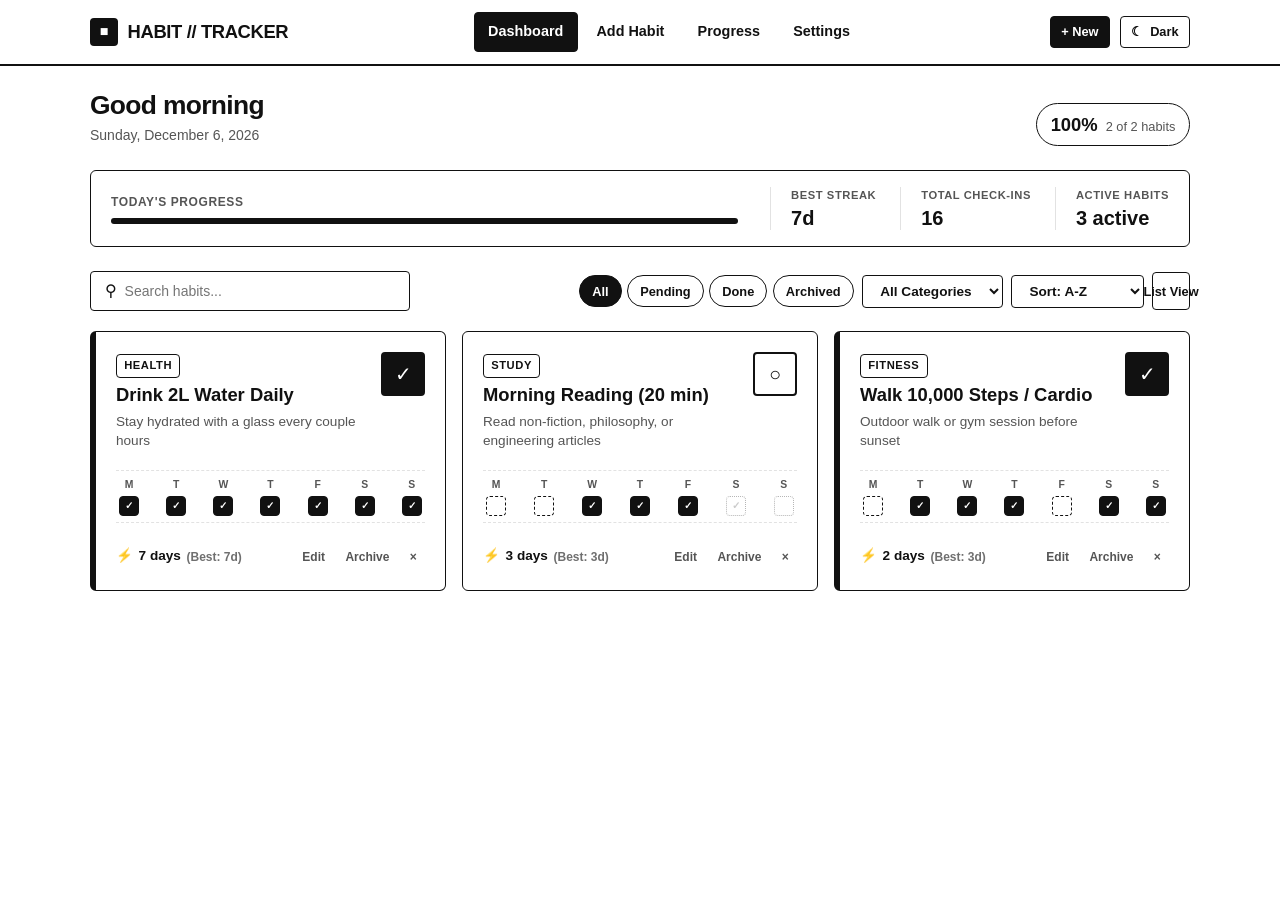
==== index.html @ c11ec5f9 "v2" ====
<!DOCTYPE html>
<html lang="en">
<head>
  <meta charset="UTF-8">
  <meta name="viewport" content="width=device-width, initial-scale=1.0">
  <meta name="description" content="Personal Habit Tracker - High contrast, distraction-free habit formation and streak tracking.">
  <title>Personal Habit Tracker - Dashboard</title>
  <link rel="icon" type="image/svg+xml" href="assets/icons/favicon.svg">
  <link rel="stylesheet" href="css/style.css">
  <link rel="stylesheet" href="css/responsive.css">
</head>
<body>

  <!-- Site Header & Global Nav (UI-01) -->
  <header class="site-header">
    <div class="container header-inner">
      <a href="index.html" class="brand" aria-label="Personal Habit Tracker Home">
        <span class="brand-badge">&#9632;</span>
        <span>HABIT // TRACKER</span>
      </a>

      <nav aria-label="Main Navigation">
        <ul class="nav-links">
          <li><a href="index.html" class="nav-link active"><span class="nav-text">Dashboard</span></a></li>
          <li><a href="add-habit.html" class="nav-link"><span class="nav-text">Add Habit</span></a></li>
          <li><a href="progress.html" class="nav-link"><span class="nav-text">Progress</span></a></li>
          <li><a href="settings.html" class="nav-link"><span class="nav-text">Settings</span></a></li>
        </ul>
      </nav>

      <div class="header-actions">
        <a href="add-habit.html" class="btn btn-primary btn-sm">+ New</a>
        <button id="theme-toggle-btn" class="btn btn-sm" aria-label="Toggle dark/light theme">
          <span aria-hidden="true">&#9790;</span> Dark
        </button>
      </div>
    </div>
  </header>

  <!-- Main Content Area -->
  <main class="main-content">
    <div class="container">
      
      <!-- Minimal Dashboard Header (FR-25) -->
      <div class="dash-header">
        <div>
          <h1 id="greeting-text" class="dash-title">Good day</h1>
          <div id="date-indicator" class="dash-subtitle">Loading date...</div>
        </div>
        <div class="dash-stat-pill">
          <span id="kpi-rate" class="dash-pill-num">0%</span>
          <span id="kpi-scheduled" class="dash-pill-desc">0 of 0 completed</span>
        </div>
      </div>

      <!-- Clean Summary Overview Strip (FR-16, FR-18) -->
      <section class="overview-strip" aria-label="Habit Performance Overview">
        <div class="overview-progress-col">
          <div class="overview-progress-top">
            <span class="overview-col-label">Today's Progress</span>
          </div>
          <div class="progress-rail">
            <div id="kpi-rate-fill" class="progress-fill"></div>
          </div>
        </div>
        <div class="overview-stats-col">
          <div class="overview-stat-unit">
            <span class="overview-stat-label">Best Streak</span>
            <span id="kpi-best-streak" class="overview-stat-val">0d</span>
            <span id="kpi-best-habit" style="display: none;"></span>
          </div>
          <div class="overview-stat-unit">
            <span class="overview-stat-label">Total Check-Ins</span>
            <span id="kpi-total-completions" class="overview-stat-val">0</span>
          </div>
          <div class="overview-stat-unit">
            <span class="overview-stat-label">Active Habits</span>
            <span id="kpi-active-habits" class="overview-stat-val">0</span>
          </div>
        </div>
      </section>

      <!-- Search, Filters, and Layout Controls (FR-21, FR-22, FR-23) -->
      <section class="controls-bar" aria-label="Habit Controls">
        <div class="search-box">
          <span aria-hidden="true">&#9906;</span>
          <input type="search" id="search-input" placeholder="Search habits..." aria-label="Search habits by name">
        </div>

        <div class="controls-right">
          <div class="filter-group" role="group" aria-label="Habit Status Filters">
            <button type="button" class="pill-filter active" data-filter="all">All</button>
            <button type="button" class="pill-filter" data-filter="pending">Pending</button>
            <button type="button" class="pill-filter" data-filter="completed">Done</button>
            <button type="button" class="pill-filter" data-filter="archived">Archived</button>
          </div>

          <select id="category-filter" class="select-custom" aria-label="Filter by Category">
            <option value="all">All</option>
          </select>

          <select id="sort-filter" class="select-custom" aria-label="Sort Habits">
            <option value="name">Sort: A-Z</option>
            <option value="streak">Sort: Streak</option>
            <option value="created">Sort: Newest</option>
          </select>

          <button id="view-toggle-btn" class="btn btn-sm btn-icon" title="Toggle view" aria-label="Switch between card and list layout">
            &#9776;
          </button>
        </div>
      </section>

      <!-- Habit Cards Container (FR-06) -->
      <section id="habits-list" class="habits-container view-cards" aria-label="Habits List">
        <!-- Rendered dynamically by app.js -->
      </section>

    </div>
  </main>

  <!-- Delete Confirmation Modal (FR-04) -->
  <div id="delete-modal" class="modal-backdrop" role="dialog" aria-modal="true" aria-labelledby="delete-modal-title" aria-hidden="true">
    <div class="modal-box">
      <div class="modal-header">
        <h3 id="delete-modal-title" style="font-size: 1.15rem; font-weight: 700;">Confirm Deletion</h3>
        <button type="button" class="btn btn-sm" onclick="UI.closeModal('delete-modal')" aria-label="Close dialog">&times;</button>
      </div>
      <p style="margin: 1rem 0; font-size: 0.95rem; line-height: 1.4;">
        Are you sure you want to delete <strong id="delete-habit-name">this habit</strong>? All completion logs and streak history for this habit will be permanently deleted.
      </p>
      <div class="modal-footer">
        <button id="cancel-delete-btn" type="button" class="btn">Cancel</button>
        <button id="confirm-delete-btn" type="button" class="btn btn-primary">Delete Permanently</button>
      </div>
    </div>
  </div>

  <!-- Keyboard Shortcuts Modal -->
  <div id="shortcuts-modal" class="modal-backdrop" role="dialog" aria-modal="true" aria-labelledby="shortcuts-modal-title" aria-hidden="true">
    <div class="modal-box">
      <div class="modal-header">
        <h3 id="shortcuts-modal-title" style="font-size: 1.15rem; font-weight: 700;">Keyboard Shortcuts</h3>
        <button type="button" class="btn btn-sm" onclick="UI.closeModal('shortcuts-modal')" aria-label="Close dialog">&times;</button>
      </div>
      <div style="display: grid; grid-template-columns: 80px 1fr; gap: 0.75rem; font-size: 0.9rem; margin-top: 1rem;">
        <kbd style="border: 1px solid var(--border-color); padding: 0.2rem 0.4rem; text-align: center; border-radius: 3px;">N</kbd>
        <span>Add a new habit</span>
        <kbd style="border: 1px solid var(--border-color); padding: 0.2rem 0.4rem; text-align: center; border-radius: 3px;">T</kbd>
        <span>Toggle light / dark mode</span>
        <kbd style="border: 1px solid var(--border-color); padding: 0.2rem 0.4rem; text-align: center; border-radius: 3px;">?</kbd>
        <span>Show this shortcuts modal</span>
        <kbd style="border: 1px solid var(--border-color); padding: 0.2rem 0.4rem; text-align: center; border-radius: 3px;">Esc</kbd>
        <span>Close open modal</span>
      </div>
      <div class="modal-footer">
        <button type="button" class="btn btn-primary" onclick="UI.closeModal('shortcuts-modal')">Close</button>
      </div>
    </div>
  </div>

  <!-- Global Toast Notification Container -->
  <div class="toast-container" aria-live="polite"></div>

  <!-- Application Scripts -->
  <script src="js/storage.js"></script>
  <script src="js/streaks.js"></script>
  <script src="js/habits.js"></script>
  <script src="js/stats.js"></script>
  <script src="js/app.js"></script>
</body>
</html>
---- css/style.css ----
/**
 * style.css - Personal Habit Tracker
 * Strictly Two-Color Palette Design System (Light & Dark)
 * No Glassmorphism. No Neomorphism. No Blue. No Purple.
 * Ultra-clean, High-contrast, Accessible (WCAG AAA), Responsive.
 */

:root {
  /* Default Monochromatic Two-Color Theme (Light Mode) */
  --bg-primary: #ffffff;
  --fg-primary: #111111;
  --bg-secondary: #f7f7f7;
  --fg-secondary: #555555;
  --border-color: #111111;
  --border-subtle: #e2e2e2;
  --surface: #ffffff;
  --surface-hover: #f0f0f0;
  --surface-active: #e5e5e5;
  --inverted-bg: #111111;
  --inverted-fg: #ffffff;
  --ring-color: #111111;
  
  /* Radii & Layout */
  --radius-sm: 4px;
  --radius-md: 6px;
  --radius-lg: 8px;
  --radius-full: 9999px;
  
  /* Typography */
  --font-sans: -apple-system, BlinkMacSystemFont, "Segoe UI", Roboto, "Helvetica Neue", Arial, sans-serif;
  --font-mono: ui-monospace, SFMono-Regular, Menlo, Monaco, Consolas, "Liberation Mono", "Courier New", monospace;
  
  /* Transitions (Strictly micro, no blurry lag) */
  --transition-fast: 120ms cubic-bezier(0.16, 1, 0.3, 1);
  --transition-normal: 200ms cubic-bezier(0.16, 1, 0.3, 1);
}

/* Dark Mode Tokens (Strictly the same 2 colors inverted) */
[data-theme="dark"] {
  --bg-primary: #111111;
  --fg-primary: #f5f5f5;
  --bg-secondary: #1a1a1a;
  --fg-secondary: #a3a3a3;
  --border-color: #f5f5f5;
  --border-subtle: #2d2d2d;
  --surface: #171717;
  --surface-hover: #222222;
  --surface-active: #2a2a2a;
  --inverted-bg: #f5f5f5;
  --inverted-fg: #111111;
  --ring-color: #f5f5f5;
}

/* Optional Alternate Two-Color Schemes (Zero Blue, Zero Purple) */
[data-scheme="emerald"][data-theme="light"] {
  --bg-primary: #fbfdfb;
  --fg-primary: #14381e;
  --bg-secondary: #edf5ee;
  --fg-secondary: #2d5a37;
  --border-color: #14381e;
  --border-subtle: #c8e0cc;
  --surface: #ffffff;
  --surface-hover: #e2f0e4;
  --surface-active: #cce4d0;
  --inverted-bg: #14381e;
  --inverted-fg: #fbfdfb;
  --ring-color: #14381e;
}
[data-scheme="emerald"][data-theme="dark"] {
  --bg-primary: #0a140d;
  --fg-primary: #a3e6b5;
  --bg-secondary: #122117;
  --fg-secondary: #68ab7a;
  --border-color: #a3e6b5;
  --border-subtle: #1e3d28;
  --surface: #101c13;
  --surface-hover: #16291b;
  --surface-active: #1d3624;
  --inverted-bg: #a3e6b5;
  --inverted-fg: #0a140d;
  --ring-color: #a3e6b5;
}

[data-scheme="ochre"][data-theme="light"] {
  --bg-primary: #fffdfa;
  --fg-primary: #452107;
  --bg-secondary: #fbf0e4;
  --fg-secondary: #78451f;
  --border-color: #452107;
  --border-subtle: #ecd4be;
  --surface: #ffffff;
  --surface-hover: #f7e6d5;
  --surface-active: #ecd2bb;
  --inverted-bg: #452107;
  --inverted-fg: #fffdfa;
  --ring-color: #452107;
}
[data-scheme="ochre"][data-theme="dark"] {
  --bg-primary: #150f09;
  --fg-primary: #fed7aa;
  --bg-secondary: #241a12;
  --fg-secondary: #b58d69;
  --border-color: #fed7aa;
  --border-subtle: #3f2e21;
  --surface: #1d140e;
  --surface-hover: #2b1f16;
  --surface-active: #38281d;
  --inverted-bg: #fed7aa;
  --inverted-fg: #150f09;
  --ring-color: #fed7aa;
}

/* Base Reset & Typography */
*, *::before, *::after {
  box-sizing: border-box;
  margin: 0;
  padding: 0;
}

html {
  font-size: 16px;
  line-height: 1.5;
  scroll-behavior: smooth;
}

body {
  background-color: var(--bg-primary);
  color: var(--fg-primary);
  font-family: var(--font-sans);
  min-height: 100vh;
  display: flex;
  flex-direction: column;
  -webkit-font-smoothing: antialiased;
  -moz-osx-font-smoothing: grayscale;
}

/* Accessibility Focus States (UI-04) */
:focus-visible {
  outline: 2px solid var(--ring-color);
  outline-offset: 2px;
}

a {
  color: inherit;
  text-decoration: none;
}

button, input, select, textarea {
  font: inherit;
  color: inherit;
}

button {
  cursor: pointer;
  background: none;
  border: none;
}

/* Container */
.container {
  width: 100%;
  max-width: 1140px;
  margin: 0 auto;
  padding: 0 1.25rem;
}

/* Header & Global Nav (UI-01) */
.site-header {
  border-bottom: 2px solid var(--border-color);
  background: var(--bg-primary);
  position: sticky;
  top: 0;
  z-index: 100;
}

.header-inner {
  display: flex;
  align-items: center;
  justify-content: space-between;
  height: 64px;
  gap: 1rem;
}

.brand {
  display: flex;
  align-items: center;
  gap: 0.6rem;
  font-weight: 800;
  font-size: 1.15rem;
  letter-spacing: -0.02em;
}

.brand-badge {
  display: inline-flex;
  align-items: center;
  justify-content: center;
  width: 28px;
  height: 28px;
  background: var(--fg-primary);
  color: var(--bg-primary);
  font-weight: 900;
  font-size: 0.9rem;
  border-radius: var(--radius-sm);
}

.nav-links {
  display: flex;
  align-items: center;
  gap: 0.25rem;
  list-style: none;
}

.nav-link {
  display: inline-flex;
  align-items: center;
  gap: 0.4rem;
  padding: 0.5rem 0.85rem;
  font-size: 0.9rem;
  font-weight: 600;
  border-radius: var(--radius-sm);
  border: 1px solid transparent;
  transition: background var(--transition-fast), border-color var(--transition-fast);
}

.nav-link:hover {
  background: var(--surface-hover);
  border-color: var(--border-subtle);
}

.nav-link.active {
  background: var(--fg-primary);
  color: var(--bg-primary);
  border-color: var(--fg-primary);
}

.header-actions {
  display: flex;
  align-items: center;
  gap: 0.6rem;
}

/* Button Component Hierarchy */
.btn {
  display: inline-flex;
  align-items: center;
  justify-content: center;
  gap: 0.45rem;
  padding: 0.55rem 1rem;
  font-size: 0.875rem;
  font-weight: 600;
  border-radius: var(--radius-sm);
  border: 1.5px solid var(--border-color);
  background: var(--surface);
  color: var(--fg-primary);
  transition: all var(--transition-fast);
  white-space: nowrap;
  user-select: none;
}

.btn:hover {
  background: var(--surface-hover);
  transform: translateY(-1px);
}

.btn:active {
  background: var(--surface-active);
  transform: translateY(0);
}

.btn-primary {
  background: var(--fg-primary);
  color: var(--bg-primary);
  border-color: var(--fg-primary);
}

.btn-primary:hover {
  background: var(--fg-primary);
  color: var(--bg-primary);
  opacity: 0.9;
}

.btn-danger {
  border-color: var(--border-color);
  border-style: dashed;
}

.btn-danger:hover {
  background: var(--fg-primary);
  color: var(--bg-primary);
}

.btn-sm {
  padding: 0.35rem 0.65rem;
  font-size: 0.8rem;
}

.btn-icon {
  width: 38px;
  height: 38px;
  padding: 0;
  border-radius: var(--radius-sm);
  display: inline-flex;
  align-items: center;
  justify-content: center;
}

/* Greeting & Status Bar */
.status-bar {
  background: var(--bg-secondary);
  border-bottom: 1px solid var(--border-subtle);
  padding: 0.65rem 0;
  font-size: 0.85rem;
}

.status-bar-inner {
  display: flex;
  align-items: center;
  justify-content: space-between;
  gap: 1rem;
  flex-wrap: wrap;
}

.greeting-text {
  font-weight: 600;
}

.date-indicator {
  color: var(--fg-secondary);
  font-variant-numeric: tabular-nums;
}

/* Main Content Area */
.main-content {
  flex: 1;
  padding: 1.5rem 0 3rem 0;
}

/* Minimal Dashboard Header */
.dash-header {
  display: flex;
  align-items: flex-end;
  justify-content: space-between;
  gap: 1rem;
  margin-bottom: 1.5rem;
}

.dash-title {
  font-size: 1.65rem;
  font-weight: 800;
  letter-spacing: -0.025em;
  line-height: 1.2;
}

.dash-subtitle {
  font-size: 0.875rem;
  color: var(--fg-secondary);
  margin-top: 0.2rem;
}

.dash-stat-pill {
  display: flex;
  align-items: baseline;
  gap: 0.5rem;
  border: 1.5px solid var(--border-color);
  padding: 0.4rem 0.85rem;
  border-radius: var(--radius-full);
  background: var(--surface);
}

.dash-pill-num {
  font-size: 1.15rem;
  font-weight: 800;
  font-variant-numeric: tabular-nums;
}

.dash-pill-desc {
  font-size: 0.8rem;
  color: var(--fg-secondary);
}

/* Minimal Single-Surface Overview Strip (Replaces 4 bulky cards) */
.overview-strip {
  display: flex;
  align-items: center;
  justify-content: space-between;
  gap: 2rem;
  border: 1.5px solid var(--border-color);
  background: var(--surface);
  border-radius: var(--radius-md);
  padding: 1rem 1.25rem;
  margin-bottom: 1.5rem;
}

.overview-progress-col {
  flex: 1;
  min-width: 200px;
}

.overview-progress-top {
  display: flex;
  align-items: center;
  justify-content: space-between;
  margin-bottom: 0.4rem;
}

.overview-col-label {
  font-size: 0.75rem;
  font-weight: 700;
  text-transform: uppercase;
  letter-spacing: 0.05em;
  color: var(--fg-secondary);
}

.overview-stats-col {
  display: flex;
  align-items: center;
  gap: 1.5rem;
}

.overview-stat-unit {
  display: flex;
  flex-direction: column;
  align-items: flex-start;
  padding-left: 1.25rem;
  border-left: 1px solid var(--border-subtle);
}

.overview-stat-label {
  font-size: 0.7rem;
  font-weight: 700;
  text-transform: uppercase;
  letter-spacing: 0.05em;
  color: var(--fg-secondary);
}

.overview-stat-val {
  font-size: 1.25rem;
  font-weight: 800;
  font-variant-numeric: tabular-nums;
  line-height: 1.2;
  margin-top: 0.15rem;
}

/* Progress Bar (2-Color solid) */
.progress-rail {
  width: 100%;
  height: 6px;
  background: var(--border-subtle);
  border-radius: var(--radius-full);
  overflow: hidden;
}

.progress-fill {
  height: 100%;
  background: var(--fg-primary);
  width: 0%;
  transition: width var(--transition-normal);
}

/* Filter & Search Bar (FR-21, FR-22, FR-23) */
.controls-bar {
  display: flex;
  align-items: center;
  justify-content: space-between;
  gap: 0.75rem;
  margin-bottom: 1.25rem;
  flex-wrap: wrap;
}

.controls-right {
  display: flex;
  align-items: center;
  gap: 0.5rem;
  flex-wrap: wrap;
}

.search-box {
  display: flex;
  align-items: center;
  gap: 0.5rem;
  border: 1.5px solid var(--border-color);
  background: var(--surface);
  padding: 0.45rem 0.85rem;
  border-radius: var(--radius-sm);
  min-width: 220px;
  flex: 1;
  max-width: 320px;
}

.search-box input {
  border: none;
  background: transparent;
  outline: none;
  width: 100%;
  font-size: 0.875rem;
}

.filter-group {
  display: flex;
  align-items: center;
  gap: 0.35rem;
}

.pill-filter {
  padding: 0.35rem 0.75rem;
  font-size: 0.8rem;
  font-weight: 600;
  border: 1px solid var(--border-color);
  border-radius: var(--radius-full);
  background: var(--surface);
  transition: all var(--transition-fast);
}

.pill-filter:hover {
  background: var(--surface-hover);
}

.pill-filter.active {
  background: var(--fg-primary);
  color: var(--bg-primary);
}

.select-custom {
  border: 1.5px solid var(--border-color);
  background: var(--surface);
  padding: 0.45rem 0.85rem;
  border-radius: var(--radius-sm);
  font-size: 0.85rem;
  font-weight: 600;
  cursor: pointer;
}

/* Habit Grid / List Layout (FR-06) */
.habits-container {
  display: grid;
  gap: 1rem;
}

.habits-container.view-cards {
  grid-template-columns: repeat(auto-fill, minmax(320px, 1fr));
}

.habits-container.view-list {
  grid-template-columns: 1fr;
}

/* Habit Card Component */
.habit-card {
  border: 1.5px solid var(--border-color);
  background: var(--surface);
  border-radius: var(--radius-md);
  padding: 1.25rem;
  display: flex;
  flex-direction: column;
  justify-content: space-between;
  position: relative;
  transition: transform var(--transition-fast), border-color var(--transition-fast);
}

.habit-card:hover {
  transform: translateY(-2px);
}

.habit-card.completed-today {
  border-left-width: 6px;
}

.habit-card-header {
  display: flex;
  align-items: flex-start;
  justify-content: space-between;
  gap: 0.75rem;
  margin-bottom: 0.5rem;
}

.habit-title-group {
  flex: 1;
}

.habit-category-tag {
  display: inline-block;
  font-size: 0.7rem;
  font-weight: 700;
  text-transform: uppercase;
  letter-spacing: 0.05em;
  padding: 0.15rem 0.45rem;
  border: 1px solid var(--border-color);
  border-radius: var(--radius-sm);
  margin-bottom: 0.35rem;
}

.habit-name {
  font-size: 1.15rem;
  font-weight: 700;
  line-height: 1.25;
}

.habit-description {
  font-size: 0.85rem;
  color: var(--fg-secondary);
  margin-top: 0.35rem;
  line-height: 1.4;
}

/* Habit Check-In Big Button (FR-07, FR-08, FR-11) */
.checkin-btn {
  display: inline-flex;
  align-items: center;
  justify-content: center;
  width: 44px;
  height: 44px;
  border: 2px solid var(--border-color);
  border-radius: var(--radius-sm);
  background: var(--surface);
  color: var(--fg-primary);
  font-size: 1.25rem;
  transition: all var(--transition-fast);
  flex-shrink: 0;
}

.checkin-btn:hover {
  background: var(--surface-hover);
}

.checkin-btn.checked {
  background: var(--fg-primary);
  color: var(--bg-primary);
  border-color: var(--fg-primary);
}

/* Mini 7-Day Completion Dots / Strip (Clean Minimalist) */
.week-strip {
  display: flex;
  align-items: center;
  justify-content: space-between;
  margin: 0.75rem 0;
  padding: 0.4rem 0.2rem;
  background: transparent;
  border-top: 1px dashed var(--border-subtle);
  border-bottom: 1px dashed var(--border-subtle);
}

.day-dot-item {
  display: flex;
  flex-direction: column;
  align-items: center;
  gap: 0.2rem;
  font-size: 0.65rem;
  color: var(--fg-secondary);
  font-weight: 700;
}

.day-dot {
  width: 20px;
  height: 20px;
  border-radius: var(--radius-sm);
  border: 1.5px solid var(--border-color);
  background: transparent;
  display: inline-flex;
  align-items: center;
  justify-content: center;
  font-size: 0.65rem;
  font-weight: 800;
  cursor: pointer;
  transition: all var(--transition-fast);
}

.day-dot:hover {
  transform: scale(1.1);
}

.day-dot.done {
  background: var(--fg-primary);
  color: var(--bg-primary);
}

.day-dot.not-scheduled {
  opacity: 0.3;
  border-style: dotted;
  cursor: default;
}

.day-dot.scheduled-missed {
  border-style: dashed;
}

.day-dot.future {
  opacity: 0.25;
  cursor: not-allowed;
}

/* Streak Pill & Clean Footer Actions */
.habit-card-footer {
  display: flex;
  align-items: center;
  justify-content: space-between;
  margin-top: 0.5rem;
  font-size: 0.8rem;
}

.streak-badge {
  display: inline-flex;
  align-items: center;
  gap: 0.35rem;
  font-weight: 700;
  font-variant-numeric: tabular-nums;
  font-size: 0.85rem;
}

.card-actions {
  display: flex;
  align-items: center;
  gap: 0.25rem;
}

.btn-text-action {
  font-size: 0.75rem;
  font-weight: 600;
  color: var(--fg-secondary);
  background: transparent;
  border: 1px solid transparent;
  padding: 0.2rem 0.45rem;
  border-radius: var(--radius-sm);
  cursor: pointer;
  transition: all var(--transition-fast);
  text-decoration: none;
  display: inline-flex;
  align-items: center;
}

.btn-text-action:hover {
  color: var(--fg-primary);
  background: var(--surface-hover);
  border-color: var(--border-subtle);
}

.btn-text-action.action-delete:hover {
  border-color: var(--border-color);
  background: var(--fg-primary);
  color: var(--bg-primary);
}

/* Minimal List View Layout */
.habits-container.view-list .habit-card {
  flex-direction: row;
  align-items: center;
  padding: 0.85rem 1.25rem;
  gap: 1.25rem;
}

.habits-container.view-list .habit-card-header {
  flex-direction: row-reverse;
  margin-bottom: 0;
  gap: 1rem;
  flex: 1;
}

.habits-container.view-list .week-strip {
  margin: 0;
  padding: 0;
  border: none;
  min-width: 170px;
}

.habits-container.view-list .habit-card-footer {
  margin-top: 0;
  border-top: none;
  gap: 1.25rem;
}

/* Forms & Validation (UI-03, Section 9) */
.form-card {
  border: 2px solid var(--border-color);
  background: var(--surface);
  border-radius: var(--radius-md);
  padding: 2rem;
  max-width: 680px;
  margin: 0 auto;
}

.form-header {
  margin-bottom: 1.75rem;
  border-bottom: 1px solid var(--border-subtle);
  padding-bottom: 1rem;
}

.form-group {
  margin-bottom: 1.5rem;
}

.form-label {
  display: block;
  font-size: 0.875rem;
  font-weight: 700;
  margin-bottom: 0.4rem;
}

.form-label .required {
  margin-left: 0.2rem;
}

.form-input, .form-textarea, .form-select {
  width: 100%;
  border: 1.5px solid var(--border-color);
  background: var(--surface);
  padding: 0.65rem 0.85rem;
  border-radius: var(--radius-sm);
  font-size: 0.95rem;
  transition: border-color var(--transition-fast);
}

.form-input:focus, .form-textarea:focus, .form-select:focus {
  border-color: var(--fg-primary);
}

.form-input.has-error, .form-textarea.has-error {
  border-style: dashed;
  border-width: 2px;
}

.inline-error {
  display: none;
  font-size: 0.8rem;
  font-weight: 600;
  margin-top: 0.35rem;
  color: var(--fg-primary);
  text-decoration: underline;
}

.inline-error.show {
  display: block;
}

.char-counter {
  font-size: 0.75rem;
  color: var(--fg-secondary);
  text-align: right;
  margin-top: 0.25rem;
  font-variant-numeric: tabular-nums;
}

/* Weekday Selector Grid */
.weekdays-picker {
  display: grid;
  grid-template-columns: repeat(7, 1fr);
  gap: 0.5rem;
  margin-top: 0.5rem;
}

.weekday-btn {
  padding: 0.6rem 0.25rem;
  text-align: center;
  font-size: 0.8rem;
  font-weight: 700;
  border: 1.5px solid var(--border-color);
  border-radius: var(--radius-sm);
  background: var(--surface);
  transition: all var(--transition-fast);
}

.weekday-btn.selected {
  background: var(--fg-primary);
  color: var(--bg-primary);
}

/* Quick Select Presets for Weekdays */
.freq-presets {
  display: flex;
  gap: 0.5rem;
  margin-top: 0.5rem;
}

/* Progress / Analytics Page Specifics */
.chart-card {
  border: 1.5px solid var(--border-color);
  background: var(--surface);
  border-radius: var(--radius-md);
  padding: 1.5rem;
  margin-bottom: 2rem;
}

.chart-header {
  display: flex;
  align-items: center;
  justify-content: space-between;
  margin-bottom: 1.25rem;
}

.svg-chart-container {
  width: 100%;
  overflow-x: auto;
}

/* Interactive Calendar View (FR-20) */
.calendar-card {
  border: 1.5px solid var(--border-color);
  background: var(--surface);
  border-radius: var(--radius-md);
  padding: 1.5rem;
  margin-bottom: 2rem;
}

.calendar-header {
  display: flex;
  align-items: center;
  justify-content: space-between;
  margin-bottom: 1rem;
}

.calendar-grid {
  display: grid;
  grid-template-columns: repeat(7, 1fr);
  gap: 0.35rem;
}

.cal-header-cell {
  text-align: center;
  font-size: 0.75rem;
  font-weight: 700;
  color: var(--fg-secondary);
  padding: 0.5rem 0;
}

.cal-day-cell {
  aspect-ratio: 1;
  border: 1px solid var(--border-subtle);
  border-radius: var(--radius-sm);
  padding: 0.35rem;
  display: flex;
  flex-direction: column;
  justify-content: space-between;
  cursor: pointer;
  background: var(--surface);
  transition: all var(--transition-fast);
  font-size: 0.8rem;
}

.cal-day-cell:hover:not(.empty):not(.future) {
  border-color: var(--border-color);
  background: var(--surface-hover);
}

.cal-day-cell.today {
  border: 2px solid var(--border-color);
  font-weight: 800;
}

.cal-day-cell.future {
  opacity: 0.3;
  cursor: not-allowed;
}

.cal-day-cell.empty {
  border-color: transparent;
  cursor: default;
}

.cal-completion-pill {
  font-size: 0.65rem;
  font-weight: 700;
  text-align: center;
  padding: 0.1rem 0.2rem;
  border-radius: 2px;
  background: var(--fg-primary);
  color: var(--bg-primary);
  margin-top: auto;
}

/* Badges Grid (FR-26) */
.badges-grid {
  display: grid;
  grid-template-columns: repeat(auto-fill, minmax(240px, 1fr));
  gap: 1rem;
}

.badge-card {
  border: 1.5px solid var(--border-color);
  background: var(--surface);
  border-radius: var(--radius-md);
  padding: 1rem;
  display: flex;
  align-items: flex-start;
  gap: 0.75rem;
  transition: all var(--transition-fast);
}

.badge-card.locked {
  opacity: 0.45;
  border-style: dashed;
}

.badge-icon-box {
  width: 40px;
  height: 40px;
  border: 1.5px solid var(--border-color);
  border-radius: var(--radius-sm);
  display: flex;
  align-items: center;
  justify-content: center;
  font-size: 1.2rem;
  background: var(--bg-secondary);
  flex-shrink: 0;
}

.badge-card:not(.locked) .badge-icon-box {
  background: var(--fg-primary);
  color: var(--bg-primary);
}

/* Modal Dialog */
.modal-backdrop {
  position: fixed;
  top: 0;
  left: 0;
  right: 0;
  bottom: 0;
  background: rgba(0, 0, 0, 0.75);
  display: flex;
  align-items: center;
  justify-content: center;
  padding: 1.25rem;
  z-index: 1000;
  opacity: 0;
  pointer-events: none;
  transition: opacity var(--transition-fast);
}

.modal-backdrop.open {
  opacity: 1;
  pointer-events: auto;
}

.modal-box {
  background: var(--surface);
  border: 2px solid var(--border-color);
  border-radius: var(--radius-md);
  width: 100%;
  max-width: 520px;
  padding: 1.5rem;
  transform: scale(0.96);
  transition: transform var(--transition-fast);
}

.modal-backdrop.open .modal-box {
  transform: scale(1);
}

.modal-header {
  display: flex;
  align-items: center;
  justify-content: space-between;
  margin-bottom: 1rem;
  border-bottom: 1px solid var(--border-subtle);
  padding-bottom: 0.75rem;
}

.modal-footer {
  display: flex;
  align-items: center;
  justify-content: flex-end;
  gap: 0.75rem;
  margin-top: 1.5rem;
  border-top: 1px solid var(--border-subtle);
  padding-top: 1rem;
}

/* Toast Notifications */
.toast-container {
  position: fixed;
  bottom: 1.5rem;
  right: 1.5rem;
  display: flex;
  flex-direction: column;
  gap: 0.5rem;
  z-index: 1100;
  pointer-events: none;
}

.toast {
  pointer-events: auto;
  border: 1.5px solid var(--border-color);
  background: var(--surface);
  color: var(--fg-primary);
  padding: 0.75rem 1.25rem;
  border-radius: var(--radius-sm);
  font-size: 0.875rem;
  font-weight: 600;
  box-shadow: 0 4px 0 var(--border-color);
  transform: translateY(10px);
  opacity: 0;
  transition: all var(--transition-fast);
}

.toast.show {
  transform: translateY(0);
  opacity: 1;
}

/* Footer (UI-01) */
.site-footer {
  border-top: 2px solid var(--border-color);
  background: var(--bg-primary);
  padding: 2rem 0;
  margin-top: auto;
  font-size: 0.85rem;
}

.footer-inner {
  display: flex;
  align-items: center;
  justify-content: space-between;
  gap: 1rem;
  flex-wrap: wrap;
}

.footer-copy {
  color: var(--fg-secondary);
}

/* Empty States */
.empty-state {
  border: 2px dashed var(--border-color);
  border-radius: var(--radius-md);
  padding: 3.5rem 1.5rem;
  text-align: center;
  margin: 1.5rem 0;
  background: var(--surface);
}

.empty-icon {
  font-size: 2.5rem;
  margin-bottom: 0.75rem;
}

.empty-title {
  font-size: 1.2rem;
  font-weight: 700;
  margin-bottom: 0.4rem;
}

.empty-desc {
  color: var(--fg-secondary);
  font-size: 0.9rem;
  max-width: 440px;
  margin: 0 auto 1.25rem auto;
}
---- css/responsive.css ----
/**
 * responsive.css - Media Queries & Mobile Adaptation (320px to 1920px)
 * Compliant with UI-02 and TC-10
 */

/* Large Desktops (1440px and up) */
@media (min-width: 1440px) {
  .container {
    max-width: 1240px;
  }
  .kpi-value {
    font-size: 2.25rem;
  }
}

/* Tablets and small laptops (max 992px) */
@media (max-width: 992px) {
  .kpi-grid {
    grid-template-columns: repeat(2, 1fr);
  }

  .overview-strip {
    flex-direction: column;
    align-items: stretch;
    gap: 1.25rem;
  }

  .overview-stats-col {
    justify-content: space-between;
    width: 100%;
  }

  .overview-stat-unit {
    padding-left: 0;
    border-left: none;
  }
  
  .controls-bar {
    flex-direction: column;
    align-items: stretch;
    gap: 0.75rem;
  }
  
  .search-box {
    max-width: 100%;
  }
  
  .controls-right {
    justify-content: space-between;
    width: 100%;
  }
}

/* Mobile Screens (max 768px) */
@media (max-width: 768px) {
  .header-inner {
    height: auto;
    padding: 0.75rem 0;
    flex-wrap: wrap;
  }
  
  .brand {
    font-size: 1.05rem;
  }

  .dash-header {
    flex-direction: column;
    align-items: flex-start;
    gap: 0.75rem;
  }

  .dash-title {
    font-size: 1.4rem;
  }

  .habits-container.view-list .habit-card {
    flex-direction: column;
    align-items: stretch;
  }

  .habits-container.view-list .habit-card-header {
    flex-direction: row;
  }

  .nav-links {
    order: 3;
    width: 100%;
    justify-content: space-between;
    border-top: 1px solid var(--border-subtle);
    padding-top: 0.5rem;
    margin-top: 0.25rem;
  }

  .nav-link {
    padding: 0.4rem 0.5rem;
    font-size: 0.8rem;
    flex: 1;
    justify-content: center;
  }

  .nav-link span {
    display: none; /* Icon only or compact text on mobile if needed */
  }

  .nav-link .nav-text {
    display: inline;
  }

  .form-card {
    padding: 1.25rem;
  }

  .weekdays-picker {
    gap: 0.25rem;
  }

  .weekday-btn {
    padding: 0.5rem 0.15rem;
    font-size: 0.75rem;
  }

  .calendar-grid {
    gap: 0.2rem;
  }

  .cal-day-cell {
    padding: 0.2rem;
    font-size: 0.75rem;
  }

  .cal-completion-pill {
    font-size: 0.6rem;
  }

  .footer-inner {
    flex-direction: column;
    text-align: center;
    gap: 0.75rem;
  }
}

/* Small Smart Phones (down to 320px) - Compliant with TC-10 */
@media (max-width: 480px) {
  .container {
    padding: 0 0.85rem;
  }

  .kpi-grid {
    grid-template-columns: 1fr;
    gap: 0.75rem;
  }

  .kpi-card {
    padding: 1rem;
  }

  .kpi-value {
    font-size: 1.75rem;
  }

  .habit-card {
    padding: 1rem;
  }

  .habit-name {
    font-size: 1.05rem;
  }

  .checkin-btn {
    width: 38px;
    height: 38px;
    font-size: 1.1rem;
  }

  .status-bar-inner {
    flex-direction: column;
    align-items: flex-start;
    gap: 0.25rem;
  }

  .badges-grid {
    grid-template-columns: 1fr;
  }

  .modal-box {
    padding: 1.15rem;
  }

  .toast-container {
    left: 1rem;
    right: 1rem;
    bottom: 1rem;
  }

  .toast {
    width: 100%;
    text-align: center;
  }
}
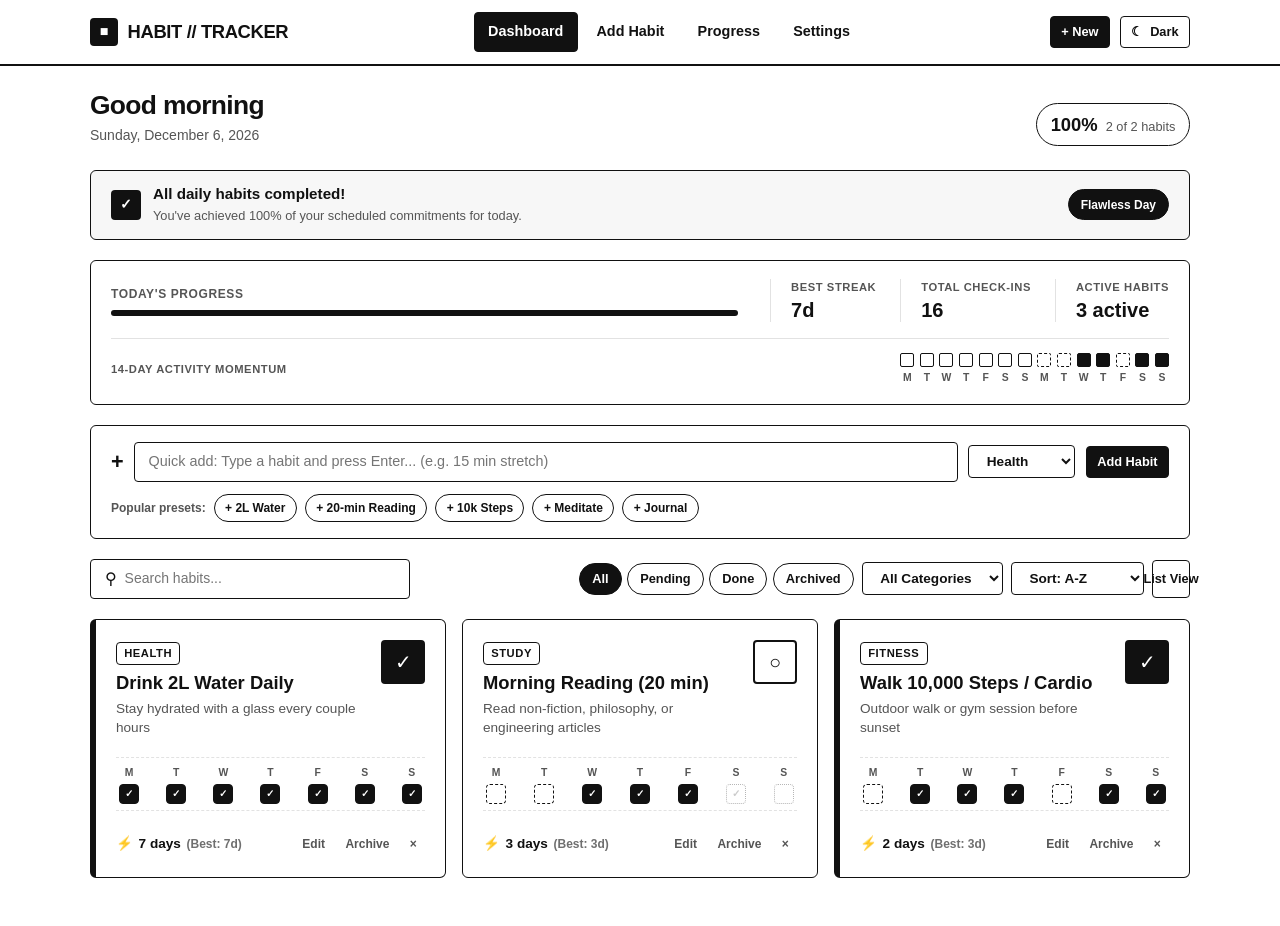
==== commit 2e509e4d: "v3" ====
--- a/index.html
+++ b/index.html
@@ -53,30 +53,76 @@
         </div>
       </div>
 
-      <!-- Clean Summary Overview Strip (FR-16, FR-18) -->
+      <!-- Priority Habit Spotlight (Dynamic Momentum Callout) -->
+      <section id="focus-spotlight" class="focus-spotlight" aria-label="Daily Priority Habit">
+        <!-- Rendered dynamically by app.js -->
+      </section>
+
+      <!-- Clean Summary Overview Strip with 14-Day Activity Momentum -->
       <section class="overview-strip" aria-label="Habit Performance Overview">
-        <div class="overview-progress-col">
-          <div class="overview-progress-top">
-            <span class="overview-col-label">Today's Progress</span>
+        <div class="overview-top-row">
+          <div class="overview-progress-col">
+            <div class="overview-progress-top">
+              <span class="overview-col-label">Today's Progress</span>
+            </div>
+            <div class="progress-rail">
+              <div id="kpi-rate-fill" class="progress-fill"></div>
+            </div>
           </div>
-          <div class="progress-rail">
-            <div id="kpi-rate-fill" class="progress-fill"></div>
+          <div class="overview-stats-col">
+            <div class="overview-stat-unit">
+              <span class="overview-stat-label">Best Streak</span>
+              <span id="kpi-best-streak" class="overview-stat-val">0d</span>
+              <span id="kpi-best-habit" style="display: none;"></span>
+            </div>
+            <div class="overview-stat-unit">
+              <span class="overview-stat-label">Total Check-Ins</span>
+              <span id="kpi-total-completions" class="overview-stat-val">0</span>
+            </div>
+            <div class="overview-stat-unit">
+              <span class="overview-stat-label">Active Habits</span>
+              <span id="kpi-active-habits" class="overview-stat-val">0</span>
+            </div>
           </div>
         </div>
-        <div class="overview-stats-col">
-          <div class="overview-stat-unit">
-            <span class="overview-stat-label">Best Streak</span>
-            <span id="kpi-best-streak" class="overview-stat-val">0d</span>
-            <span id="kpi-best-habit" style="display: none;"></span>
-          </div>
-          <div class="overview-stat-unit">
-            <span class="overview-stat-label">Total Check-Ins</span>
-            <span id="kpi-total-completions" class="overview-stat-val">0</span>
-          </div>
-          <div class="overview-stat-unit">
-            <span class="overview-stat-label">Active Habits</span>
-            <span id="kpi-active-habits" class="overview-stat-val">0</span>
-          </div>
+
+        <!-- 14-Day Activity Momentum Strip -->
+        <div id="momentum-strip" class="momentum-strip" aria-label="14-Day Momentum Tracker">
+          <!-- Rendered dynamically by app.js -->
+        </div>
+      </section>
+
+      <!-- Inline Quick-Add & Starter Templates -->
+      <section class="quick-add-section" aria-label="Quick Add Habit">
+        <form id="quick-add-form" class="quick-add-bar">
+          <span class="quick-add-icon" aria-hidden="true">+</span>
+          <input 
+            type="text" 
+            id="quick-add-input" 
+            class="quick-add-input" 
+            placeholder="Quick add: Type a habit and press Enter... (e.g. 15 min stretch)" 
+            maxlength="50" 
+            required 
+            aria-label="Habit name"
+          >
+          <select id="quick-add-category" class="select-custom quick-add-select" aria-label="Category">
+            <option value="Health">Health</option>
+            <option value="Study">Study</option>
+            <option value="Fitness">Fitness</option>
+            <option value="Mind">Mind</option>
+            <option value="Work">Work</option>
+            <option value="Personal">Personal</option>
+          </select>
+          <button type="submit" class="btn btn-primary btn-sm">Add Habit</button>
+        </form>
+
+        <div class="template-chips-row">
+          <span class="template-label">Popular presets:</span>
+          <button type="button" class="template-chip" data-name="Drink 2L Water" data-cat="Health">+ 2L Water</button>
+          <button type="button" class="template-chip" data-name="20-Min Reading" data-cat="Study">+ 20-min Reading</button>
+          <button type="button" class="template-chip" data-name="Walk 10,000 Steps" data-cat="Fitness">+ 10k Steps</button>
+          <button type="button" class="template-chip" data-name="10-Min Meditation" data-cat="Mind">+ Meditate</button>
+          <button type="button" class="template-chip" data-name="Evening Journal" data-cat="Personal">+ Journal</button>
         </div>
       </section>
 
--- a/css/style.css
+++ b/css/style.css
@@ -378,17 +378,69 @@
   color: var(--fg-secondary);
 }
 
+/* Priority Habit Spotlight (Dynamic Momentum Callout) */
+.focus-spotlight {
+  display: flex;
+  align-items: center;
+  justify-content: space-between;
+  gap: 1rem;
+  border: 1.5px solid var(--border-color);
+  background: var(--bg-secondary);
+  border-radius: var(--radius-md);
+  padding: 0.85rem 1.25rem;
+  margin-bottom: 1.25rem;
+}
+
+.focus-spotlight-left {
+  display: flex;
+  align-items: center;
+  gap: 0.75rem;
+}
+
+.focus-icon {
+  display: inline-flex;
+  align-items: center;
+  justify-content: center;
+  width: 30px;
+  height: 30px;
+  border-radius: var(--radius-sm);
+  background: var(--fg-primary);
+  color: var(--bg-primary);
+  font-size: 0.9rem;
+  font-weight: 800;
+  flex-shrink: 0;
+}
+
+.focus-text-title {
+  font-weight: 700;
+  font-size: 0.95rem;
+  line-height: 1.25;
+}
+
+.focus-text-sub {
+  font-size: 0.8rem;
+  color: var(--fg-secondary);
+  margin-top: 0.15rem;
+}
+
 /* Minimal Single-Surface Overview Strip (Replaces 4 bulky cards) */
 .overview-strip {
   display: flex;
+  flex-direction: column;
+  gap: 1rem;
+  border: 1.5px solid var(--border-color);
+  background: var(--surface);
+  border-radius: var(--radius-md);
+  padding: 1.15rem 1.25rem;
+  margin-bottom: 1.25rem;
+}
+
+.overview-top-row {
+  display: flex;
   align-items: center;
   justify-content: space-between;
   gap: 2rem;
-  border: 1.5px solid var(--border-color);
-  background: var(--surface);
-  border-radius: var(--radius-md);
-  padding: 1rem 1.25rem;
-  margin-bottom: 1.5rem;
+  width: 100%;
 }
 
 .overview-progress-col {
@@ -439,6 +491,138 @@
   font-variant-numeric: tabular-nums;
   line-height: 1.2;
   margin-top: 0.15rem;
+}
+
+/* 14-Day Momentum Mini-Grid */
+.momentum-strip {
+  border-top: 1px solid var(--border-subtle);
+  padding-top: 0.85rem;
+  display: flex;
+  align-items: center;
+  justify-content: space-between;
+  gap: 0.75rem;
+  flex-wrap: wrap;
+}
+
+.momentum-label {
+  font-size: 0.7rem;
+  font-weight: 700;
+  text-transform: uppercase;
+  letter-spacing: 0.05em;
+  color: var(--fg-secondary);
+}
+
+.momentum-days {
+  display: flex;
+  align-items: center;
+  gap: 0.35rem;
+}
+
+.momentum-dot-wrap {
+  display: flex;
+  flex-direction: column;
+  align-items: center;
+  gap: 0.2rem;
+}
+
+.momentum-dot {
+  width: 14px;
+  height: 14px;
+  border-radius: 2px;
+  border: 1.5px solid var(--border-color);
+  background: transparent;
+  display: inline-block;
+  transition: transform var(--transition-fast);
+}
+
+.momentum-dot:hover {
+  transform: scale(1.2);
+}
+
+.momentum-dot.done {
+  background: var(--fg-primary);
+}
+
+.momentum-dot.partial {
+  border-style: dashed;
+}
+
+.momentum-day-text {
+  font-size: 0.65rem;
+  color: var(--fg-secondary);
+  font-weight: 700;
+}
+
+/* Inline Quick-Add Section */
+.quick-add-section {
+  border: 1.5px solid var(--border-color);
+  background: var(--surface);
+  border-radius: var(--radius-md);
+  padding: 1rem 1.25rem;
+  margin-bottom: 1.25rem;
+}
+
+.quick-add-bar {
+  display: flex;
+  align-items: center;
+  gap: 0.65rem;
+}
+
+.quick-add-icon {
+  font-size: 1.35rem;
+  font-weight: 800;
+  color: var(--fg-primary);
+  line-height: 1;
+}
+
+.quick-add-input {
+  flex: 1;
+  border: 1.5px solid var(--border-color);
+  background: var(--surface);
+  padding: 0.5rem 0.85rem;
+  border-radius: var(--radius-sm);
+  font-size: 0.9rem;
+  outline: none;
+  transition: border-color var(--transition-fast);
+}
+
+.quick-add-input:focus {
+  border-color: var(--fg-primary);
+}
+
+.quick-add-select {
+  padding: 0.5rem 0.75rem;
+  font-size: 0.85rem;
+}
+
+.template-chips-row {
+  display: flex;
+  align-items: center;
+  gap: 0.5rem;
+  margin-top: 0.75rem;
+  flex-wrap: wrap;
+}
+
+.template-label {
+  font-size: 0.75rem;
+  color: var(--fg-secondary);
+  font-weight: 600;
+}
+
+.template-chip {
+  padding: 0.25rem 0.65rem;
+  font-size: 0.75rem;
+  font-weight: 600;
+  border: 1px solid var(--border-color);
+  background: var(--surface);
+  border-radius: var(--radius-full);
+  cursor: pointer;
+  transition: all var(--transition-fast);
+}
+
+.template-chip:hover {
+  background: var(--fg-primary);
+  color: var(--bg-primary);
 }
 
 /* Progress Bar (2-Color solid) */
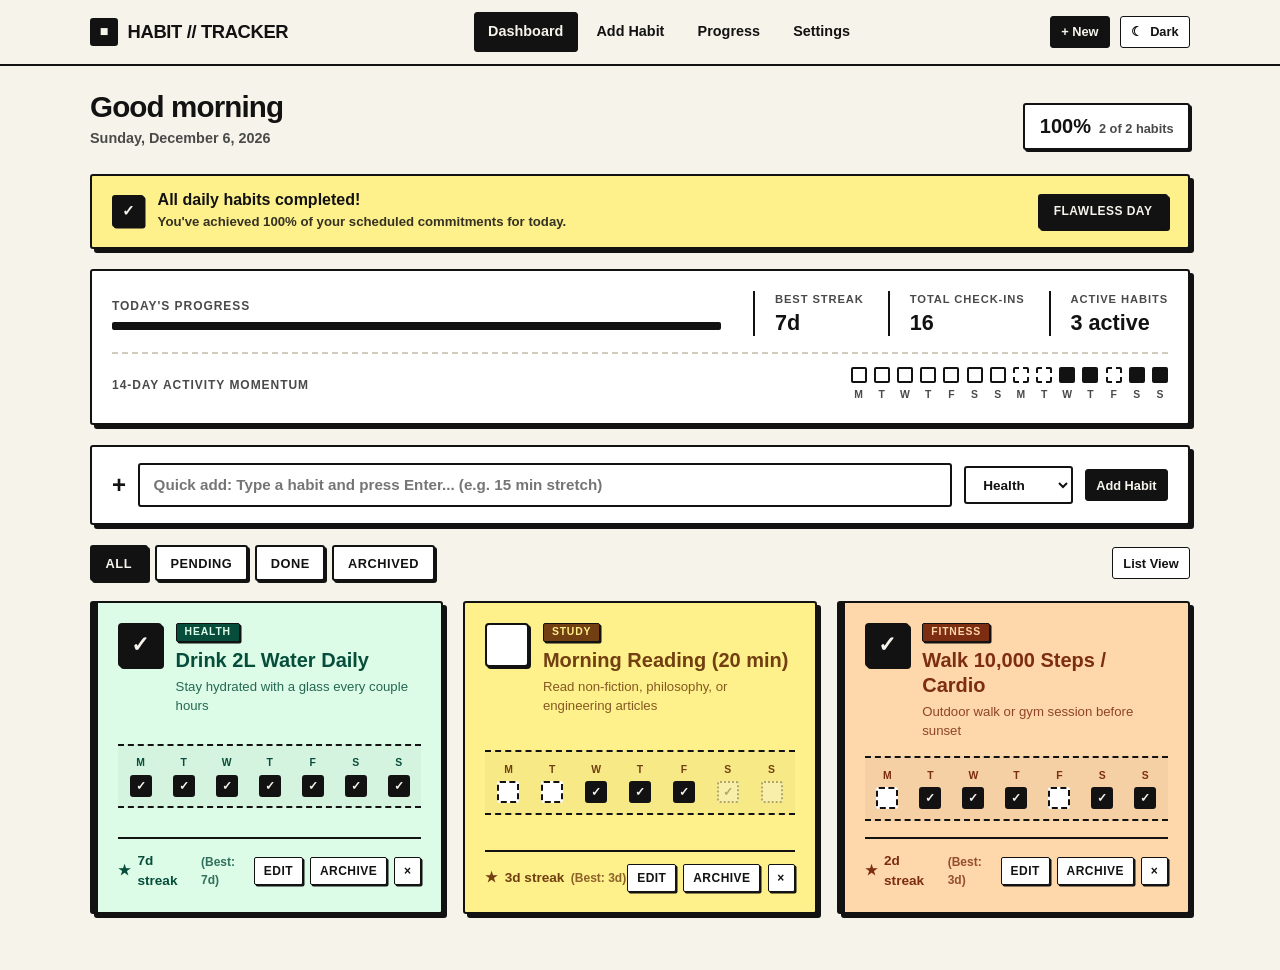
==== commit e1993584: "v3" ====
--- a/index.html
+++ b/index.html
@@ -115,46 +115,20 @@
           </select>
           <button type="submit" class="btn btn-primary btn-sm">Add Habit</button>
         </form>
-
-        <div class="template-chips-row">
-          <span class="template-label">Popular presets:</span>
-          <button type="button" class="template-chip" data-name="Drink 2L Water" data-cat="Health">+ 2L Water</button>
-          <button type="button" class="template-chip" data-name="20-Min Reading" data-cat="Study">+ 20-min Reading</button>
-          <button type="button" class="template-chip" data-name="Walk 10,000 Steps" data-cat="Fitness">+ 10k Steps</button>
-          <button type="button" class="template-chip" data-name="10-Min Meditation" data-cat="Mind">+ Meditate</button>
-          <button type="button" class="template-chip" data-name="Evening Journal" data-cat="Personal">+ Journal</button>
-        </div>
       </section>
 
-      <!-- Search, Filters, and Layout Controls (FR-21, FR-22, FR-23) -->
+      <!-- Filter Controls & View Switcher (FR-21) -->
       <section class="controls-bar" aria-label="Habit Controls">
-        <div class="search-box">
-          <span aria-hidden="true">&#9906;</span>
-          <input type="search" id="search-input" placeholder="Search habits..." aria-label="Search habits by name">
+        <div class="filter-group" role="group" aria-label="Habit Status Filters">
+          <button type="button" class="pill-filter active" data-filter="all">All</button>
+          <button type="button" class="pill-filter" data-filter="pending">Pending</button>
+          <button type="button" class="pill-filter" data-filter="completed">Done</button>
+          <button type="button" class="pill-filter" data-filter="archived">Archived</button>
         </div>
 
-        <div class="controls-right">
-          <div class="filter-group" role="group" aria-label="Habit Status Filters">
-            <button type="button" class="pill-filter active" data-filter="all">All</button>
-            <button type="button" class="pill-filter" data-filter="pending">Pending</button>
-            <button type="button" class="pill-filter" data-filter="completed">Done</button>
-            <button type="button" class="pill-filter" data-filter="archived">Archived</button>
-          </div>
-
-          <select id="category-filter" class="select-custom" aria-label="Filter by Category">
-            <option value="all">All</option>
-          </select>
-
-          <select id="sort-filter" class="select-custom" aria-label="Sort Habits">
-            <option value="name">Sort: A-Z</option>
-            <option value="streak">Sort: Streak</option>
-            <option value="created">Sort: Newest</option>
-          </select>
-
-          <button id="view-toggle-btn" class="btn btn-sm btn-icon" title="Toggle view" aria-label="Switch between card and list layout">
-            &#9776;
-          </button>
-        </div>
+        <button id="view-toggle-btn" class="btn btn-sm" aria-label="Switch between card and list layout">
+          List View
+        </button>
       </section>
 
       <!-- Habit Cards Container (FR-06) -->
--- a/css/style.css
+++ b/css/style.css
@@ -6,49 +6,55 @@
  */
 
 :root {
-  /* Default Monochromatic Two-Color Theme (Light Mode) */
-  --bg-primary: #ffffff;
-  --fg-primary: #111111;
-  --bg-secondary: #f7f7f7;
-  --fg-secondary: #555555;
-  --border-color: #111111;
-  --border-subtle: #e2e2e2;
+  /* Paper Brutalism Theme (Light Mode) */
+  --bg-primary: #f6f3eb;
+  --fg-primary: #121212;
+  --bg-secondary: #eee9dc;
+  --fg-secondary: #4a4a4a;
+  --border-color: #121212;
+  --border-subtle: #d3ccbc;
   --surface: #ffffff;
-  --surface-hover: #f0f0f0;
-  --surface-active: #e5e5e5;
-  --inverted-bg: #111111;
-  --inverted-fg: #ffffff;
-  --ring-color: #111111;
+  --surface-hover: #fcfbf8;
+  --surface-active: #eae4d5;
+  --inverted-bg: #121212;
+  --inverted-fg: #f6f3eb;
+  --ring-color: #121212;
+  --shadow-brutal: 4px 4px 0px var(--border-color);
+  --shadow-brutal-sm: 2px 2px 0px var(--border-color);
+  --shadow-brutal-lg: 6px 6px 0px var(--border-color);
   
-  /* Radii & Layout */
-  --radius-sm: 4px;
-  --radius-md: 6px;
-  --radius-lg: 8px;
+  /* Radii & Layout - Crisp Brutalist Corners */
+  --radius-sm: 3px;
+  --radius-md: 4px;
+  --radius-lg: 6px;
   --radius-full: 9999px;
   
   /* Typography */
   --font-sans: -apple-system, BlinkMacSystemFont, "Segoe UI", Roboto, "Helvetica Neue", Arial, sans-serif;
   --font-mono: ui-monospace, SFMono-Regular, Menlo, Monaco, Consolas, "Liberation Mono", "Courier New", monospace;
   
-  /* Transitions (Strictly micro, no blurry lag) */
+  /* Transitions */
   --transition-fast: 120ms cubic-bezier(0.16, 1, 0.3, 1);
   --transition-normal: 200ms cubic-bezier(0.16, 1, 0.3, 1);
 }
 
-/* Dark Mode Tokens (Strictly the same 2 colors inverted) */
+/* Dark Mode Tokens (Paper Brutalism Inverted) */
 [data-theme="dark"] {
-  --bg-primary: #111111;
-  --fg-primary: #f5f5f5;
-  --bg-secondary: #1a1a1a;
-  --fg-secondary: #a3a3a3;
-  --border-color: #f5f5f5;
-  --border-subtle: #2d2d2d;
-  --surface: #171717;
-  --surface-hover: #222222;
-  --surface-active: #2a2a2a;
-  --inverted-bg: #f5f5f5;
-  --inverted-fg: #111111;
-  --ring-color: #f5f5f5;
+  --bg-primary: #121212;
+  --fg-primary: #f6f3eb;
+  --bg-secondary: #1c1c1c;
+  --fg-secondary: #a8a49c;
+  --border-color: #f6f3eb;
+  --border-subtle: #333333;
+  --surface: #1a1a1a;
+  --surface-hover: #242424;
+  --surface-active: #2e2e2e;
+  --inverted-bg: #f6f3eb;
+  --inverted-fg: #121212;
+  --ring-color: #f6f3eb;
+  --shadow-brutal: 4px 4px 0px #f6f3eb;
+  --shadow-brutal-sm: 2px 2px 0px #f6f3eb;
+  --shadow-brutal-lg: 6px 6px 0px #f6f3eb;
 }
 
 /* Optional Alternate Two-Color Schemes (Zero Blue, Zero Purple) */
@@ -332,7 +338,7 @@
 /* Main Content Area */
 .main-content {
   flex: 1;
-  padding: 1.5rem 0 3rem 0;
+  padding: 1.5rem 0 3.5rem 0;
 }
 
 /* Minimal Dashboard Header */
@@ -345,93 +351,107 @@
 }
 
 .dash-title {
-  font-size: 1.65rem;
-  font-weight: 800;
-  letter-spacing: -0.025em;
-  line-height: 1.2;
+  font-size: 1.85rem;
+  font-weight: 900;
+  letter-spacing: -0.03em;
+  line-height: 1.15;
 }
 
 .dash-subtitle {
-  font-size: 0.875rem;
+  font-size: 0.9rem;
+  font-weight: 600;
   color: var(--fg-secondary);
-  margin-top: 0.2rem;
+  margin-top: 0.25rem;
 }
 
 .dash-stat-pill {
   display: flex;
   align-items: baseline;
   gap: 0.5rem;
-  border: 1.5px solid var(--border-color);
-  padding: 0.4rem 0.85rem;
-  border-radius: var(--radius-full);
+  border: 2px solid var(--border-color);
+  box-shadow: var(--shadow-brutal-sm);
+  padding: 0.4rem 0.9rem;
+  border-radius: var(--radius-sm);
   background: var(--surface);
 }
 
 .dash-pill-num {
-  font-size: 1.15rem;
-  font-weight: 800;
+  font-size: 1.25rem;
+  font-weight: 900;
   font-variant-numeric: tabular-nums;
 }
 
 .dash-pill-desc {
   font-size: 0.8rem;
+  font-weight: 700;
   color: var(--fg-secondary);
 }
 
-/* Priority Habit Spotlight (Dynamic Momentum Callout) */
+/* Priority Habit Spotlight (Paper Brutalism Callout) */
 .focus-spotlight {
   display: flex;
   align-items: center;
   justify-content: space-between;
   gap: 1rem;
-  border: 1.5px solid var(--border-color);
-  background: var(--bg-secondary);
-  border-radius: var(--radius-md);
-  padding: 0.85rem 1.25rem;
+  border: 2.5px solid var(--border-color);
+  box-shadow: var(--shadow-brutal);
+  background: #fef08a; /* Soft post-it notice */
+  color: #121212;
+  border-radius: var(--radius-sm);
+  padding: 0.9rem 1.25rem;
   margin-bottom: 1.25rem;
 }
 
+[data-theme="dark"] .focus-spotlight {
+  background: #3b3510;
+  color: #fef9c3;
+}
+
 .focus-spotlight-left {
   display: flex;
   align-items: center;
-  gap: 0.75rem;
+  gap: 0.85rem;
 }
 
 .focus-icon {
   display: inline-flex;
   align-items: center;
   justify-content: center;
-  width: 30px;
-  height: 30px;
-  border-radius: var(--radius-sm);
+  width: 32px;
+  height: 32px;
+  border-radius: var(--radius-sm);
+  border: 2px solid var(--border-color);
   background: var(--fg-primary);
   color: var(--bg-primary);
-  font-size: 0.9rem;
+  font-size: 0.95rem;
+  font-weight: 900;
+  flex-shrink: 0;
+  box-shadow: 1.5px 1.5px 0px var(--border-color);
+}
+
+.focus-text-title {
   font-weight: 800;
-  flex-shrink: 0;
-}
-
-.focus-text-title {
-  font-weight: 700;
-  font-size: 0.95rem;
+  font-size: 1rem;
   line-height: 1.25;
 }
 
 .focus-text-sub {
-  font-size: 0.8rem;
-  color: var(--fg-secondary);
+  font-size: 0.825rem;
+  font-weight: 600;
+  opacity: 0.85;
   margin-top: 0.15rem;
 }
 
-/* Minimal Single-Surface Overview Strip (Replaces 4 bulky cards) */
+/* Minimal Single-Surface Overview Strip (Paper Cardstock) */
 .overview-strip {
   display: flex;
   flex-direction: column;
   gap: 1rem;
-  border: 1.5px solid var(--border-color);
-  background: var(--surface);
-  border-radius: var(--radius-md);
-  padding: 1.15rem 1.25rem;
+  border: 2.5px solid var(--border-color);
+  box-shadow: var(--shadow-brutal);
+  background: var(--surface);
+  border-radius: var(--radius-sm);
+  padding: 1.25rem;
   margin-bottom: 1.25rem;
 }
 
@@ -452,14 +472,14 @@
   display: flex;
   align-items: center;
   justify-content: space-between;
-  margin-bottom: 0.4rem;
+  margin-bottom: 0.45rem;
 }
 
 .overview-col-label {
   font-size: 0.75rem;
-  font-weight: 700;
+  font-weight: 800;
   text-transform: uppercase;
-  letter-spacing: 0.05em;
+  letter-spacing: 0.08em;
   color: var(--fg-secondary);
 }
 
@@ -474,20 +494,20 @@
   flex-direction: column;
   align-items: flex-start;
   padding-left: 1.25rem;
-  border-left: 1px solid var(--border-subtle);
+  border-left: 2px solid var(--border-color);
 }
 
 .overview-stat-label {
   font-size: 0.7rem;
-  font-weight: 700;
+  font-weight: 800;
   text-transform: uppercase;
-  letter-spacing: 0.05em;
+  letter-spacing: 0.08em;
   color: var(--fg-secondary);
 }
 
 .overview-stat-val {
-  font-size: 1.25rem;
-  font-weight: 800;
+  font-size: 1.35rem;
+  font-weight: 900;
   font-variant-numeric: tabular-nums;
   line-height: 1.2;
   margin-top: 0.15rem;
@@ -495,7 +515,7 @@
 
 /* 14-Day Momentum Mini-Grid */
 .momentum-strip {
-  border-top: 1px solid var(--border-subtle);
+  border-top: 2px dashed var(--border-subtle);
   padding-top: 0.85rem;
   display: flex;
   align-items: center;
@@ -505,38 +525,38 @@
 }
 
 .momentum-label {
-  font-size: 0.7rem;
-  font-weight: 700;
+  font-size: 0.75rem;
+  font-weight: 800;
   text-transform: uppercase;
-  letter-spacing: 0.05em;
+  letter-spacing: 0.08em;
   color: var(--fg-secondary);
 }
 
 .momentum-days {
   display: flex;
   align-items: center;
-  gap: 0.35rem;
+  gap: 0.45rem;
 }
 
 .momentum-dot-wrap {
   display: flex;
   flex-direction: column;
   align-items: center;
-  gap: 0.2rem;
+  gap: 0.25rem;
 }
 
 .momentum-dot {
-  width: 14px;
-  height: 14px;
+  width: 16px;
+  height: 16px;
   border-radius: 2px;
-  border: 1.5px solid var(--border-color);
-  background: transparent;
+  border: 2px solid var(--border-color);
+  background: var(--surface);
   display: inline-block;
   transition: transform var(--transition-fast);
 }
 
 .momentum-dot:hover {
-  transform: scale(1.2);
+  transform: scale(1.25);
 }
 
 .momentum-dot.done {
@@ -550,14 +570,15 @@
 .momentum-day-text {
   font-size: 0.65rem;
   color: var(--fg-secondary);
-  font-weight: 700;
-}
-
-/* Inline Quick-Add Section */
+  font-weight: 800;
+}
+
+/* Inline Quick-Add Section (Brutalist Form) */
 .quick-add-section {
-  border: 1.5px solid var(--border-color);
-  background: var(--surface);
-  border-radius: var(--radius-md);
+  border: 2.5px solid var(--border-color);
+  box-shadow: var(--shadow-brutal);
+  background: var(--surface);
+  border-radius: var(--radius-sm);
   padding: 1rem 1.25rem;
   margin-bottom: 1.25rem;
 }
@@ -565,72 +586,49 @@
 .quick-add-bar {
   display: flex;
   align-items: center;
-  gap: 0.65rem;
+  gap: 0.75rem;
 }
 
 .quick-add-icon {
-  font-size: 1.35rem;
-  font-weight: 800;
+  font-size: 1.5rem;
+  font-weight: 900;
   color: var(--fg-primary);
   line-height: 1;
 }
 
 .quick-add-input {
   flex: 1;
-  border: 1.5px solid var(--border-color);
-  background: var(--surface);
-  padding: 0.5rem 0.85rem;
-  border-radius: var(--radius-sm);
-  font-size: 0.9rem;
+  border: 2px solid var(--border-color);
+  background: var(--surface);
+  padding: 0.55rem 0.85rem;
+  border-radius: var(--radius-sm);
+  font-size: 0.95rem;
+  font-weight: 600;
   outline: none;
-  transition: border-color var(--transition-fast);
+  transition: all var(--transition-fast);
 }
 
 .quick-add-input:focus {
-  border-color: var(--fg-primary);
+  box-shadow: var(--shadow-brutal-sm);
 }
 
 .quick-add-select {
-  padding: 0.5rem 0.75rem;
+  padding: 0.55rem 0.85rem;
   font-size: 0.85rem;
-}
-
-.template-chips-row {
-  display: flex;
-  align-items: center;
-  gap: 0.5rem;
-  margin-top: 0.75rem;
-  flex-wrap: wrap;
-}
-
-.template-label {
-  font-size: 0.75rem;
-  color: var(--fg-secondary);
-  font-weight: 600;
-}
-
-.template-chip {
-  padding: 0.25rem 0.65rem;
-  font-size: 0.75rem;
-  font-weight: 600;
-  border: 1px solid var(--border-color);
-  background: var(--surface);
-  border-radius: var(--radius-full);
+  font-weight: 800;
+  border: 2px solid var(--border-color);
+  border-radius: var(--radius-sm);
+  background: var(--surface);
   cursor: pointer;
-  transition: all var(--transition-fast);
-}
-
-.template-chip:hover {
-  background: var(--fg-primary);
-  color: var(--bg-primary);
-}
-
-/* Progress Bar (2-Color solid) */
+}
+
+/* Progress Rail */
 .progress-rail {
   width: 100%;
-  height: 6px;
-  background: var(--border-subtle);
-  border-radius: var(--radius-full);
+  height: 8px;
+  background: var(--bg-secondary);
+  border: 2px solid var(--border-color);
+  border-radius: 2px;
   overflow: hidden;
 }
 
@@ -641,62 +639,46 @@
   transition: width var(--transition-normal);
 }
 
-/* Filter & Search Bar (FR-21, FR-22, FR-23) */
+/* Controls Bar (Filters & Layout View Switcher) */
 .controls-bar {
   display: flex;
   align-items: center;
   justify-content: space-between;
-  gap: 0.75rem;
+  gap: 1rem;
   margin-bottom: 1.25rem;
   flex-wrap: wrap;
 }
 
-.controls-right {
-  display: flex;
-  align-items: center;
-  gap: 0.5rem;
+.filter-group {
+  display: flex;
+  align-items: center;
+  gap: 0.45rem;
   flex-wrap: wrap;
 }
 
-.search-box {
-  display: flex;
-  align-items: center;
-  gap: 0.5rem;
-  border: 1.5px solid var(--border-color);
-  background: var(--surface);
-  padding: 0.45rem 0.85rem;
-  border-radius: var(--radius-sm);
-  min-width: 220px;
-  flex: 1;
-  max-width: 320px;
-}
-
-.search-box input {
-  border: none;
-  background: transparent;
-  outline: none;
-  width: 100%;
-  font-size: 0.875rem;
-}
-
-.filter-group {
-  display: flex;
-  align-items: center;
-  gap: 0.35rem;
-}
-
 .pill-filter {
-  padding: 0.35rem 0.75rem;
+  padding: 0.4rem 0.85rem;
   font-size: 0.8rem;
-  font-weight: 600;
-  border: 1px solid var(--border-color);
-  border-radius: var(--radius-full);
-  background: var(--surface);
+  font-weight: 800;
+  text-transform: uppercase;
+  letter-spacing: 0.04em;
+  border: 2px solid var(--border-color);
+  box-shadow: var(--shadow-brutal-sm);
+  border-radius: var(--radius-sm);
+  background: var(--surface);
+  color: var(--fg-primary);
+  cursor: pointer;
   transition: all var(--transition-fast);
 }
 
 .pill-filter:hover {
-  background: var(--surface-hover);
+  transform: translate(-1px, -1px);
+  box-shadow: 3px 3px 0px var(--border-color);
+}
+
+.pill-filter:active {
+  transform: translate(1.5px, 1.5px);
+  box-shadow: 0px 0px 0px var(--border-color);
 }
 
 .pill-filter.active {
@@ -704,153 +686,320 @@
   color: var(--bg-primary);
 }
 
-.select-custom {
-  border: 1.5px solid var(--border-color);
-  background: var(--surface);
-  padding: 0.45rem 0.85rem;
-  border-radius: var(--radius-sm);
-  font-size: 0.85rem;
-  font-weight: 600;
-  cursor: pointer;
-}
-
-/* Habit Grid / List Layout (FR-06) */
+/* Habit Grid / List Layout */
 .habits-container {
   display: grid;
-  gap: 1rem;
+  gap: 1.25rem;
 }
 
 .habits-container.view-cards {
   grid-template-columns: repeat(auto-fill, minmax(320px, 1fr));
 }
 
-.habits-container.view-list {
-  grid-template-columns: 1fr;
-}
-
-/* Habit Card Component */
+/* ==========================================================================
+   PAPER BRUTALISM: TOPIC / CATEGORY PALETTES
+   ========================================================================== */
+
+/* Base Habit Card */
 .habit-card {
+  border: 2.5px solid var(--border-color);
+  box-shadow: var(--shadow-brutal);
+  border-radius: var(--radius-sm);
+  padding: 1.25rem;
+  display: flex;
+  flex-direction: column;
+  justify-content: space-between;
+  position: relative;
+  background: var(--surface);
+  color: var(--fg-primary);
+  transition: transform var(--transition-fast), box-shadow var(--transition-fast);
+}
+
+.habit-card:hover {
+  transform: translate(-2px, -2px);
+  box-shadow: var(--shadow-brutal-lg);
+}
+
+/* Topic 1: Health - Fresh Mint Paper */
+.habit-card.topic-health {
+  background: #dcfce7;
+  color: #064e3b;
+}
+.habit-card.topic-health .habit-category-tag {
+  background: #064e3b;
+  color: #dcfce7;
+}
+
+/* Topic 2: Fitness - Warm Terracotta / Apricot Paper */
+.habit-card.topic-fitness {
+  background: #fed7aa;
+  color: #7c2d12;
+}
+.habit-card.topic-fitness .habit-category-tag {
+  background: #7c2d12;
+  color: #fed7aa;
+}
+
+/* Topic 3: Study - Canary Post-it Yellow Paper */
+.habit-card.topic-study {
+  background: #fef08a;
+  color: #713f12;
+}
+.habit-card.topic-study .habit-category-tag {
+  background: #713f12;
+  color: #fef08a;
+}
+
+/* Topic 4: Mind - Pistachio / Soft Olive Paper */
+.habit-card.topic-mind {
+  background: #ecfccb;
+  color: #365314;
+}
+.habit-card.topic-mind .habit-category-tag {
+  background: #365314;
+  color: #ecfccb;
+}
+
+/* Topic 5: Work - Warm Kraft Manila Paper */
+.habit-card.topic-work {
+  background: #faeed7;
+  color: #451a03;
+}
+.habit-card.topic-work .habit-category-tag {
+  background: #451a03;
+  color: #faeed7;
+}
+
+/* Topic 6: Personal - Soft Dusty Rose Paper */
+.habit-card.topic-personal {
+  background: #fecdd3;
+  color: #881337;
+}
+.habit-card.topic-personal .habit-category-tag {
+  background: #881337;
+  color: #fecdd3;
+}
+
+/* Topic 7: General - Clean White Cardstock */
+.habit-card.topic-general {
+  background: #ffffff;
+  color: #121212;
+}
+.habit-card.topic-general .habit-category-tag {
+  background: #121212;
+  color: #ffffff;
+}
+
+/* Dark Mode Topic Adjustments */
+[data-theme="dark"] .habit-card.topic-health {
+  background: #10301d;
+  color: #dcfce7;
+}
+[data-theme="dark"] .habit-card.topic-health .habit-category-tag {
+  background: #dcfce7;
+  color: #064e3b;
+}
+
+[data-theme="dark"] .habit-card.topic-fitness {
+  background: #3a1c0d;
+  color: #fed7aa;
+}
+[data-theme="dark"] .habit-card.topic-fitness .habit-category-tag {
+  background: #fed7aa;
+  color: #7c2d12;
+}
+
+[data-theme="dark"] .habit-card.topic-study {
+  background: #332b0a;
+  color: #fef08a;
+}
+[data-theme="dark"] .habit-card.topic-study .habit-category-tag {
+  background: #fef08a;
+  color: #713f12;
+}
+
+[data-theme="dark"] .habit-card.topic-mind {
+  background: #202d0c;
+  color: #ecfccb;
+}
+[data-theme="dark"] .habit-card.topic-mind .habit-category-tag {
+  background: #ecfccb;
+  color: #365314;
+}
+
+[data-theme="dark"] .habit-card.topic-work {
+  background: #2b1a0a;
+  color: #faeed7;
+}
+[data-theme="dark"] .habit-card.topic-work .habit-category-tag {
+  background: #faeed7;
+  color: #451a03;
+}
+
+[data-theme="dark"] .habit-card.topic-personal {
+  background: #371420;
+  color: #fecdd3;
+}
+[data-theme="dark"] .habit-card.topic-personal .habit-category-tag {
+  background: #fecdd3;
+  color: #881337;
+}
+
+[data-theme="dark"] .habit-card.topic-general {
+  background: #1e1e1e;
+  color: #f6f3eb;
+}
+
+/* Completed Today Visual Emphasis */
+.habit-card.completed-today {
+  border-left-width: 8px;
+}
+
+/* Card Internal Layout & Text Alignment */
+.habit-card-header {
+  display: flex;
+  align-items: flex-start;
+  justify-content: space-between;
+  gap: 1rem;
+}
+
+.habit-main-col {
+  display: flex;
+  align-items: flex-start;
+  gap: 0.85rem;
+  flex: 1;
+}
+
+.habit-title-group {
+  display: flex;
+  flex-direction: column;
+  align-items: flex-start;
+  gap: 0.35rem;
+  flex: 1;
+}
+
+.habit-badge-row {
+  display: flex;
+  align-items: center;
+  gap: 0.45rem;
+  flex-wrap: wrap;
+}
+
+.habit-category-tag {
+  font-size: 0.65rem;
+  font-weight: 800;
+  text-transform: uppercase;
+  letter-spacing: 0.08em;
+  padding: 0.2rem 0.5rem;
   border: 1.5px solid var(--border-color);
-  background: var(--surface);
-  border-radius: var(--radius-md);
-  padding: 1.25rem;
-  display: flex;
-  flex-direction: column;
-  justify-content: space-between;
-  position: relative;
-  transition: transform var(--transition-fast), border-color var(--transition-fast);
-}
-
-.habit-card:hover {
-  transform: translateY(-2px);
-}
-
-.habit-card.completed-today {
-  border-left-width: 6px;
-}
-
-.habit-card-header {
-  display: flex;
-  align-items: flex-start;
-  justify-content: space-between;
-  gap: 0.75rem;
-  margin-bottom: 0.5rem;
-}
-
-.habit-title-group {
-  flex: 1;
-}
-
-.habit-category-tag {
-  display: inline-block;
-  font-size: 0.7rem;
-  font-weight: 700;
-  text-transform: uppercase;
-  letter-spacing: 0.05em;
-  padding: 0.15rem 0.45rem;
-  border: 1px solid var(--border-color);
-  border-radius: var(--radius-sm);
-  margin-bottom: 0.35rem;
+  box-shadow: 1.5px 1.5px 0px var(--border-color);
+  border-radius: 2px;
+  line-height: 1;
+}
+
+.streak-badge-inline {
+  display: none;
 }
 
 .habit-name {
-  font-size: 1.15rem;
-  font-weight: 700;
+  font-size: 1.25rem;
+  font-weight: 900;
   line-height: 1.25;
+  margin: 0;
+  color: inherit;
+  word-break: break-word;
 }
 
 .habit-description {
-  font-size: 0.85rem;
-  color: var(--fg-secondary);
-  margin-top: 0.35rem;
+  font-size: 0.825rem;
+  font-weight: 500;
   line-height: 1.4;
-}
-
-/* Habit Check-In Big Button (FR-07, FR-08, FR-11) */
+  opacity: 0.85;
+  margin: 0;
+  color: inherit;
+}
+
+/* Tactile Brutalist Check-in Button */
 .checkin-btn {
-  display: inline-flex;
+  display: flex;
   align-items: center;
   justify-content: center;
   width: 44px;
   height: 44px;
-  border: 2px solid var(--border-color);
-  border-radius: var(--radius-sm);
+  border: 2.5px solid var(--border-color);
+  box-shadow: var(--shadow-brutal-sm);
   background: var(--surface);
   color: var(--fg-primary);
-  font-size: 1.25rem;
+  border-radius: 4px;
+  font-size: 1.35rem;
+  font-weight: 900;
   transition: all var(--transition-fast);
+  cursor: pointer;
   flex-shrink: 0;
 }
 
 .checkin-btn:hover {
-  background: var(--surface-hover);
+  transform: translate(-1px, -1px);
+  box-shadow: 3.5px 3.5px 0px var(--border-color);
+}
+
+.checkin-btn:active {
+  transform: translate(2px, 2px);
+  box-shadow: 0px 0px 0px var(--border-color);
 }
 
 .checkin-btn.checked {
   background: var(--fg-primary);
   color: var(--bg-primary);
-  border-color: var(--fg-primary);
-}
-
-/* Mini 7-Day Completion Dots / Strip (Clean Minimalist) */
+}
+
+/* Week Strip: 7 Equally Spaced Brutalist Dots */
 .week-strip {
-  display: flex;
-  align-items: center;
-  justify-content: space-between;
-  margin: 0.75rem 0;
-  padding: 0.4rem 0.2rem;
-  background: transparent;
-  border-top: 1px dashed var(--border-subtle);
-  border-bottom: 1px dashed var(--border-subtle);
+  display: grid;
+  grid-template-columns: repeat(7, 1fr);
+  gap: 0.35rem;
+  margin: 1rem 0;
+  padding: 0.6rem 0.25rem;
+  border-top: 2px dashed var(--border-color);
+  border-bottom: 2px dashed var(--border-color);
+  background: rgba(0, 0, 0, 0.03);
+}
+
+[data-theme="dark"] .week-strip {
+  background: rgba(255, 255, 255, 0.03);
 }
 
 .day-dot-item {
   display: flex;
   flex-direction: column;
   align-items: center;
-  gap: 0.2rem;
-  font-size: 0.65rem;
-  color: var(--fg-secondary);
-  font-weight: 700;
-}
-
-.day-dot {
-  width: 20px;
-  height: 20px;
-  border-radius: var(--radius-sm);
-  border: 1.5px solid var(--border-color);
-  background: transparent;
-  display: inline-flex;
-  align-items: center;
-  justify-content: center;
+  gap: 0.25rem;
+}
+
+.day-label {
   font-size: 0.65rem;
   font-weight: 800;
+  text-transform: uppercase;
+}
+
+.day-dot {
+  width: 22px;
+  height: 22px;
+  border: 2px solid var(--border-color);
+  border-radius: 3px;
+  background: var(--surface);
+  color: var(--fg-primary);
+  display: flex;
+  align-items: center;
+  justify-content: center;
+  font-size: 0.75rem;
+  font-weight: 900;
   cursor: pointer;
   transition: all var(--transition-fast);
 }
 
 .day-dot:hover {
-  transform: scale(1.1);
+  transform: scale(1.15);
 }
 
 .day-dot.done {
@@ -869,87 +1018,156 @@
 }
 
 .day-dot.future {
-  opacity: 0.25;
+  opacity: 0.2;
   cursor: not-allowed;
 }
 
-/* Streak Pill & Clean Footer Actions */
+/* Card Footer: Streak & Action Buttons */
 .habit-card-footer {
   display: flex;
   align-items: center;
   justify-content: space-between;
-  margin-top: 0.5rem;
-  font-size: 0.8rem;
+  padding-top: 0.75rem;
+  border-top: 2px solid var(--border-color);
+  font-size: 0.85rem;
 }
 
 .streak-badge {
   display: inline-flex;
   align-items: center;
-  gap: 0.35rem;
+  gap: 0.4rem;
+  font-weight: 900;
+  font-variant-numeric: tabular-nums;
+  color: inherit;
+}
+
+.streak-best-text {
+  font-size: 0.75rem;
   font-weight: 700;
-  font-variant-numeric: tabular-nums;
-  font-size: 0.85rem;
+  opacity: 0.8;
 }
 
 .card-actions {
   display: flex;
   align-items: center;
-  gap: 0.25rem;
+  gap: 0.45rem;
 }
 
 .btn-text-action {
   font-size: 0.75rem;
-  font-weight: 600;
-  color: var(--fg-secondary);
-  background: transparent;
-  border: 1px solid transparent;
-  padding: 0.2rem 0.45rem;
-  border-radius: var(--radius-sm);
+  font-weight: 800;
+  text-transform: uppercase;
+  letter-spacing: 0.04em;
+  padding: 0.25rem 0.55rem;
+  border: 1.5px solid var(--border-color);
+  box-shadow: 1.5px 1.5px 0px var(--border-color);
+  background: var(--surface);
+  color: var(--fg-primary);
+  border-radius: 2px;
   cursor: pointer;
+  text-decoration: none;
   transition: all var(--transition-fast);
-  text-decoration: none;
   display: inline-flex;
   align-items: center;
 }
 
 .btn-text-action:hover {
+  transform: translate(-1px, -1px);
+  box-shadow: 2.5px 2.5px 0px var(--border-color);
+}
+
+.btn-text-action:active {
+  transform: translate(1px, 1px);
+  box-shadow: 0px 0px 0px var(--border-color);
+}
+
+.btn-text-action.action-delete:hover {
+  background: #fecdd3;
+  color: #881337;
+}
+
+/* ==========================================================================
+   PAPER BRUTALISM: LIST VIEW ALIGNMENT
+   ========================================================================== */
+.habits-container.view-list {
+  display: flex;
+  flex-direction: column;
+  gap: 0.85rem;
+}
+
+.habits-container.view-list .habit-card {
+  display: flex;
+  flex-direction: row;
+  align-items: center;
+  justify-content: space-between;
+  padding: 0.9rem 1.25rem;
+  gap: 1.25rem;
+  margin: 0;
+}
+
+.habits-container.view-list .habit-card-header {
+  flex: 1;
+  margin: 0;
+}
+
+.habits-container.view-list .habit-main-col {
+  align-items: center;
+  gap: 1.15rem;
+}
+
+.habits-container.view-list .habit-title-group {
+  gap: 0.25rem;
+}
+
+.habits-container.view-list .habit-name {
+  font-size: 1.15rem;
+}
+
+.habits-container.view-list .habit-description {
+  display: none;
+}
+
+.habits-container.view-list .streak-badge-inline {
+  display: inline-block;
+  font-size: 0.75rem;
+  font-weight: 900;
+  font-variant-numeric: tabular-nums;
+  border: 1.5px solid var(--border-color);
+  box-shadow: 1.5px 1.5px 0px var(--border-color);
+  padding: 0.15rem 0.45rem;
+  border-radius: 2px;
+  background: var(--surface);
   color: var(--fg-primary);
-  background: var(--surface-hover);
-  border-color: var(--border-subtle);
-}
-
-.btn-text-action.action-delete:hover {
-  border-color: var(--border-color);
-  background: var(--fg-primary);
-  color: var(--bg-primary);
-}
-
-/* Minimal List View Layout */
-.habits-container.view-list .habit-card {
-  flex-direction: row;
-  align-items: center;
-  padding: 0.85rem 1.25rem;
-  gap: 1.25rem;
-}
-
-.habits-container.view-list .habit-card-header {
-  flex-direction: row-reverse;
-  margin-bottom: 0;
-  gap: 1rem;
-  flex: 1;
 }
 
 .habits-container.view-list .week-strip {
   margin: 0;
   padding: 0;
   border: none;
-  min-width: 170px;
+  background: transparent;
+  gap: 0.35rem;
+  flex-shrink: 0;
+}
+
+.habits-container.view-list .day-label {
+  display: none;
+}
+
+.habits-container.view-list .day-dot {
+  width: 20px;
+  height: 20px;
 }
 
 .habits-container.view-list .habit-card-footer {
-  margin-top: 0;
-  border-top: none;
-  gap: 1.25rem;
+  margin: 0;
+  padding: 0;
+  border: none;
+  gap: 1rem;
+  flex-shrink: 0;
+}
+
+.habits-container.view-list .streak-badge {
+  display: none;
 }
 
 /* Forms & Validation (UI-03, Section 9) */
